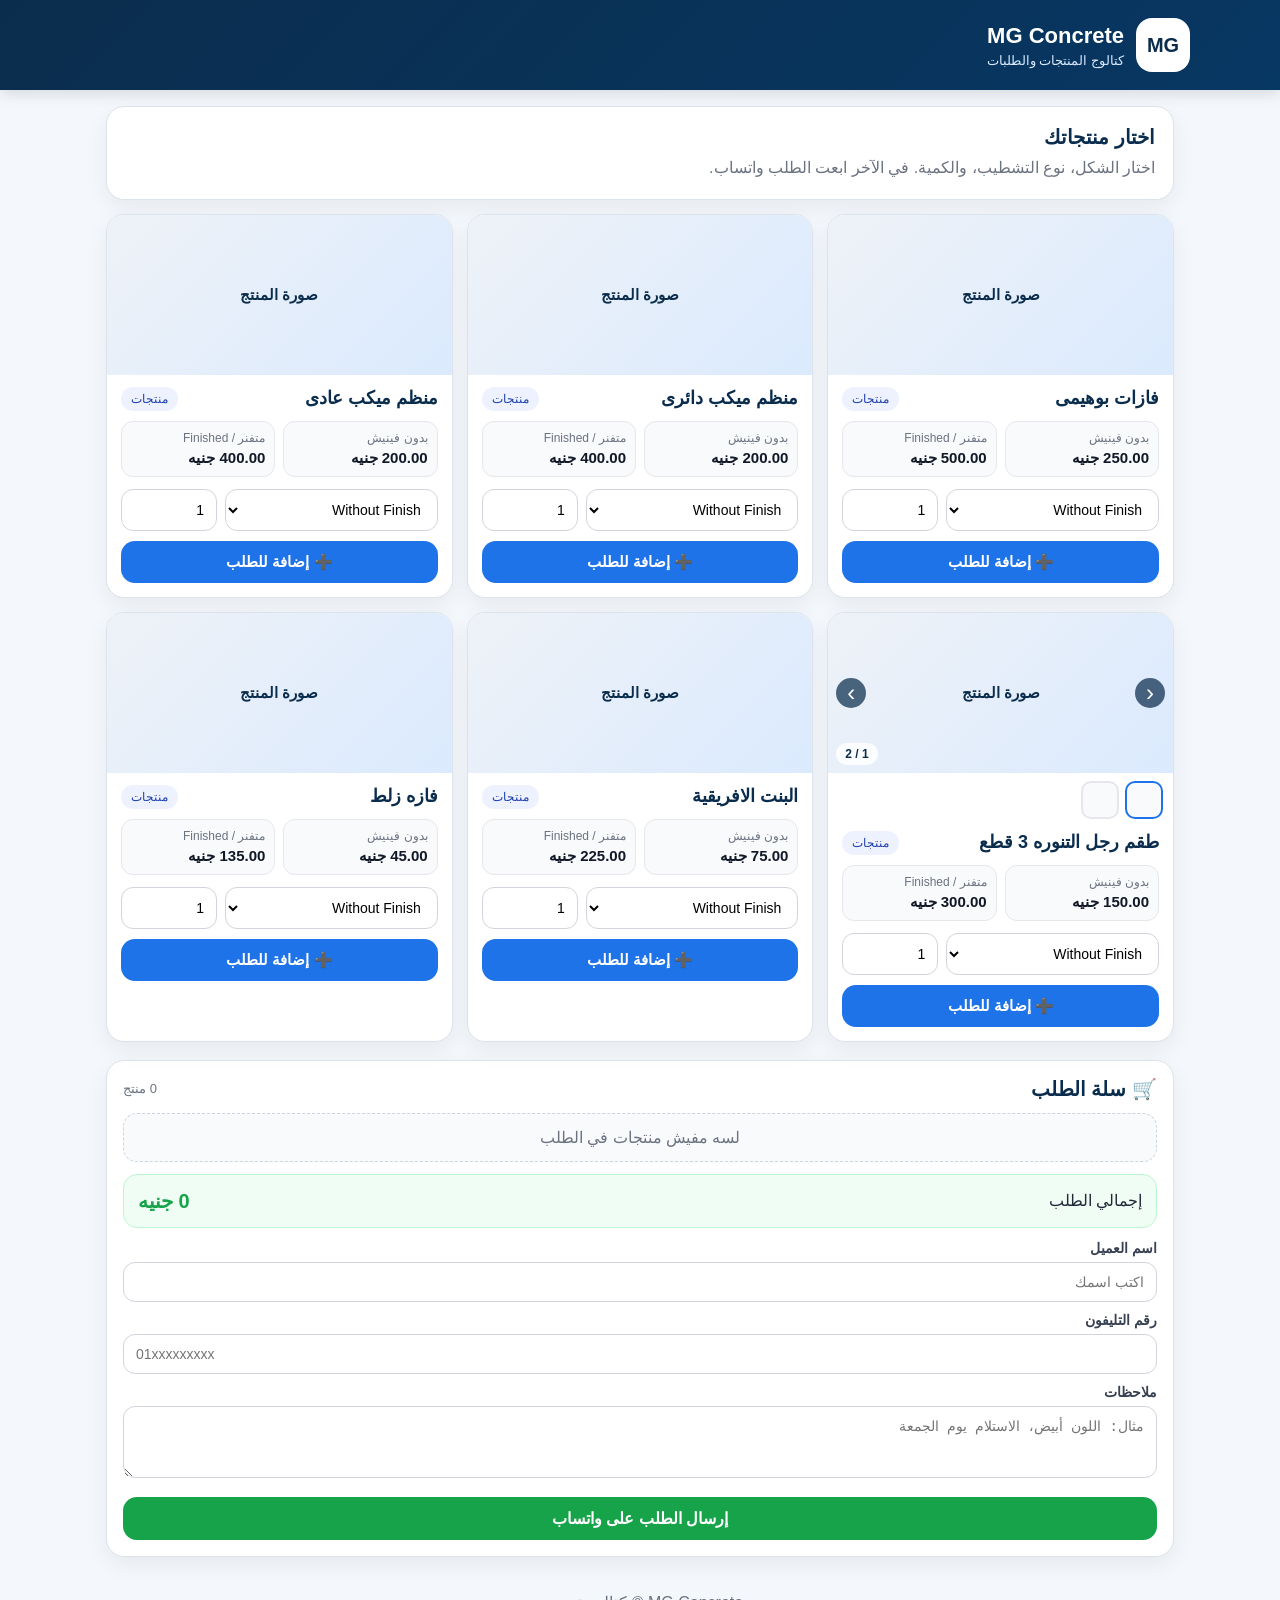
==== index.html @ fa0bb59d "Add files via upload" ====
<!DOCTYPE html>
<html lang="ar" dir="rtl">
<head>
  <meta charset="UTF-8" />
  <meta name="viewport" content="width=device-width, initial-scale=1.0" />
  <title>MG Concrete Catalog</title>
  <link rel="stylesheet" href="style.css" />
</head>
<body>
  <header class="site-header">
    <div class="brand">
      <div class="logo">MG</div>
      <div>
        <h1>MG Concrete</h1>
        <p>كتالوج المنتجات والطلبات</p>
      </div>
    </div>
  </header>

  <main class="container">
    <section class="intro-card">
      <h2>اختار منتجاتك</h2>
      <p>اختار الشكل، نوع التشطيب، والكمية. في الآخر ابعت الطلب واتساب.</p>
    </section>

    <section id="products" class="products-grid" aria-label="المنتجات"></section>

    <section class="cart-card" id="cart-section">
      <div class="section-title">
        <h2>🛒 سلة الطلب</h2>
        <span id="cart-count">0 منتج</span>
      </div>

      <div id="cart-items" class="cart-items empty-cart">لسه مفيش منتجات في الطلب</div>

      <div class="total-row">
        <span>إجمالي الطلب</span>
        <strong id="order-total">0 جنيه</strong>
      </div>

      <div class="customer-form">
        <label>
          اسم العميل
          <input id="customer-name" type="text" placeholder="اكتب اسمك" />
        </label>

        <label>
          رقم التليفون
          <input id="customer-phone" type="tel" placeholder="01xxxxxxxxx" />
        </label>

        <label>
          ملاحظات
          <textarea id="order-notes" rows="3" placeholder="مثال: اللون أبيض، الاستلام يوم الجمعة"></textarea>
        </label>
      </div>

      <button id="send-whatsapp" class="whatsapp-btn">إرسال الطلب على واتساب</button>
    </section>
  </main>

  <footer>
    <p>MG Concrete © كتالوج تجريبي</p>
  </footer>

  <script src="app.js"></script>
</body>
</html>
---- style.css ----
* {
  box-sizing: border-box;
}

body {
  margin: 0;
  font-family: Arial, Tahoma, sans-serif;
  background: #f4f7fb;
  color: #1f2937;
}

.site-header {
  background: linear-gradient(135deg, #0b2d4d, #073763);
  color: white;
  padding: 18px 16px;
  position: sticky;
  top: 0;
  z-index: 5;
  box-shadow: 0 4px 14px rgba(0, 0, 0, 0.12);
}

.brand {
  display: flex;
  gap: 12px;
  align-items: center;
  max-width: 1100px;
  margin: auto;
}

.logo {
  width: 54px;
  height: 54px;
  border-radius: 16px;
  background: #ffffff;
  color: #0b2d4d;
  display: grid;
  place-items: center;
  font-weight: 900;
  font-size: 20px;
}

h1, h2, p {
  margin: 0;
}

.brand h1 {
  font-size: 22px;
  margin-bottom: 4px;
}

.brand p {
  color: #dbeafe;
  font-size: 13px;
}

.container {
  max-width: 1100px;
  margin: auto;
  padding: 16px;
}

.intro-card, .cart-card, .product-card {
  background: #ffffff;
  border: 1px solid #dde3ea;
  border-radius: 18px;
  box-shadow: 0 8px 22px rgba(15, 23, 42, 0.06);
}

.intro-card {
  padding: 18px;
  margin-bottom: 14px;
}

.intro-card h2 {
  color: #0b2d4d;
  font-size: 20px;
  margin-bottom: 6px;
}

.intro-card p {
  color: #6b7280;
  line-height: 1.6;
}

.products-grid {
  display: grid;
  grid-template-columns: 1fr;
  gap: 14px;
}

.product-card {
  overflow: hidden;
  display: flex;
  flex-direction: column;
}

.product-image {
  width: 100%;
  height: 150px;
  background: #eef4fb;
  display: flex;
  align-items: center;
  justify-content: center;
  position: relative;
  overflow: hidden;
}

.product-image img,
.product-card > img,
.product-card img.product-photo {
  width: 100%;
  height: 100%;
  object-fit: contain;
  object-position: center center;
  display: block;
  padding: 6px;
}

.placeholder {
  width: 100%;
  height: 100%;
  display: grid;
  place-items: center;
  color: #0b2d4d;
  font-size: 15px;
  font-weight: 700;
  background: linear-gradient(135deg, #eef2f7, #dbeafe);
}

.gallery-nav {
  position: absolute;
  top: 50%;
  transform: translateY(-50%);
  width: 30px;
  height: 30px;
  border-radius: 999px;
  border: none;
  background: rgba(11, 45, 77, 0.72);
  color: #ffffff;
  font-size: 24px;
  line-height: 1;
  cursor: pointer;
  display: grid;
  place-items: center;
}

.gallery-nav:active {
  transform: translateY(-50%) scale(0.96);
}

.gallery-prev {
  right: 8px;
}

.gallery-next {
  left: 8px;
}

.image-counter {
  position: absolute;
  bottom: 8px;
  left: 8px;
  background: rgba(255, 255, 255, 0.88);
  color: #0b2d4d;
  border-radius: 999px;
  padding: 4px 9px;
  font-size: 12px;
  font-weight: 800;
}

.image-thumbs {
  display: flex;
  gap: 6px;
  overflow-x: auto;
  padding: 8px 10px 0;
  background: #ffffff;
}

.image-thumb {
  width: 38px;
  height: 38px;
  border: 2px solid #e5e7eb;
  border-radius: 10px;
  padding: 2px;
  background: #f8fafc;
  cursor: pointer;
  flex: 0 0 auto;
  overflow: hidden;
}

.image-thumb.active {
  border-color: #1e73e8;
}

.image-thumb img {
  width: 100%;
  height: 100%;
  object-fit: cover;
  display: block;
  padding: 0;
}

.product-body {
  padding: 12px 14px 14px;
}

.product-top {
  display: flex;
  justify-content: space-between;
  gap: 10px;
  align-items: flex-start;
  margin-bottom: 10px;
}

.product-title {
  font-size: 18px;
  font-weight: 800;
  color: #0b2d4d;
}

.category {
  background: #eef2ff;
  color: #1e40af;
  border-radius: 999px;
  padding: 5px 10px;
  font-size: 12px;
  white-space: nowrap;
}

.prices {
  display: grid;
  grid-template-columns: 1fr 1fr;
  gap: 8px;
  margin: 10px 0 12px;
}

.price-box {
  background: #f8fafc;
  border: 1px solid #e5e7eb;
  border-radius: 12px;
  padding: 9px;
}

.price-box span {
  display: block;
  color: #6b7280;
  font-size: 12px;
  margin-bottom: 4px;
}

.price-box strong {
  color: #111827;
  font-size: 15px;
}

.controls {
  display: grid;
  grid-template-columns: 1fr 96px;
  gap: 8px;
  margin-bottom: 10px;
}

select, input, textarea {
  width: 100%;
  border: 1px solid #d1d5db;
  border-radius: 12px;
  padding: 11px 12px;
  font-size: 14px;
  background: white;
  outline: none;
}

textarea {
  resize: vertical;
}

.add-btn, .whatsapp-btn {
  width: 100%;
  border: none;
  border-radius: 14px;
  padding: 12px;
  cursor: pointer;
  font-size: 15px;
  font-weight: 800;
}

.add-btn {
  background: #1e73e8;
  color: white;
}

.add-btn:active, .whatsapp-btn:active, .remove-btn:active {
  transform: scale(0.99);
}

.cart-card {
  padding: 16px;
  margin-top: 18px;
}

.section-title {
  display: flex;
  justify-content: space-between;
  align-items: center;
  margin-bottom: 12px;
}

.section-title h2 {
  color: #0b2d4d;
  font-size: 20px;
}

#cart-count {
  color: #6b7280;
  font-size: 13px;
}

.empty-cart {
  color: #6b7280;
  background: #f8fafc;
  border: 1px dashed #cbd5e1;
  border-radius: 14px;
  padding: 14px;
  text-align: center;
}

.cart-item {
  border: 1px solid #e5e7eb;
  border-radius: 14px;
  padding: 12px;
  margin-bottom: 10px;
  background: #ffffff;
}

.cart-item strong {
  color: #0b2d4d;
}

.cart-item small {
  display: block;
  color: #6b7280;
  margin-top: 4px;
  line-height: 1.5;
}

.remove-btn {
  margin-top: 8px;
  background: #fee2e2;
  color: #b91c1c;
  border: none;
  border-radius: 10px;
  padding: 8px 10px;
  cursor: pointer;
  font-weight: 700;
}

.total-row {
  display: flex;
  justify-content: space-between;
  align-items: center;
  background: #f0fdf4;
  border: 1px solid #bbf7d0;
  border-radius: 14px;
  padding: 14px;
  margin: 12px 0;
}

.total-row strong {
  color: #16a34a;
  font-size: 20px;
}

.customer-form {
  display: grid;
  gap: 10px;
  margin: 12px 0;
}

.customer-form label {
  color: #374151;
  font-weight: 700;
  font-size: 14px;
}

.customer-form input, .customer-form textarea {
  margin-top: 6px;
}

.whatsapp-btn {
  background: #16a34a;
  color: white;
  font-size: 16px;
  margin-top: 4px;
}

footer {
  text-align: center;
  color: #6b7280;
  padding: 20px;
}

@media (min-width: 680px) {
  .products-grid {
    grid-template-columns: repeat(2, 1fr);
  }
}

@media (min-width: 980px) {
  .products-grid {
    grid-template-columns: repeat(3, 1fr);
  }

  .product-image {
    height: 160px;
  }
}
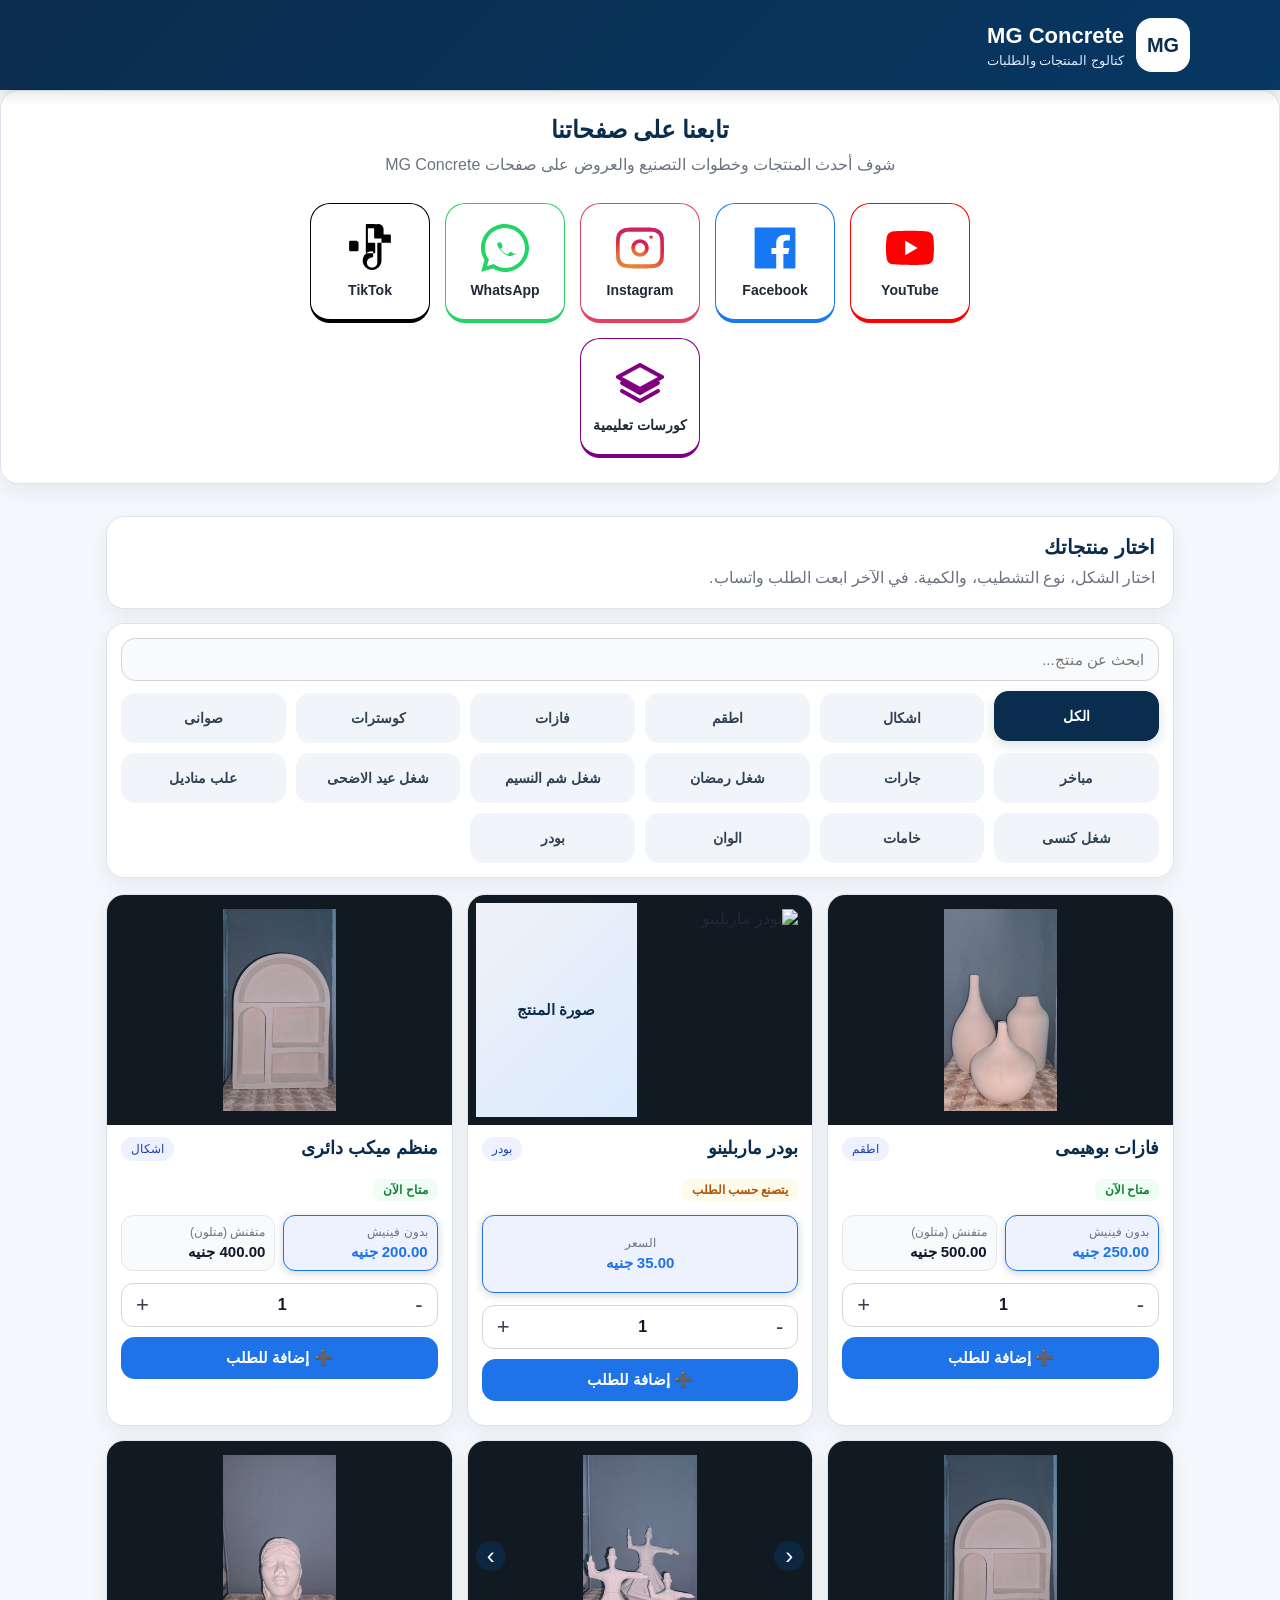
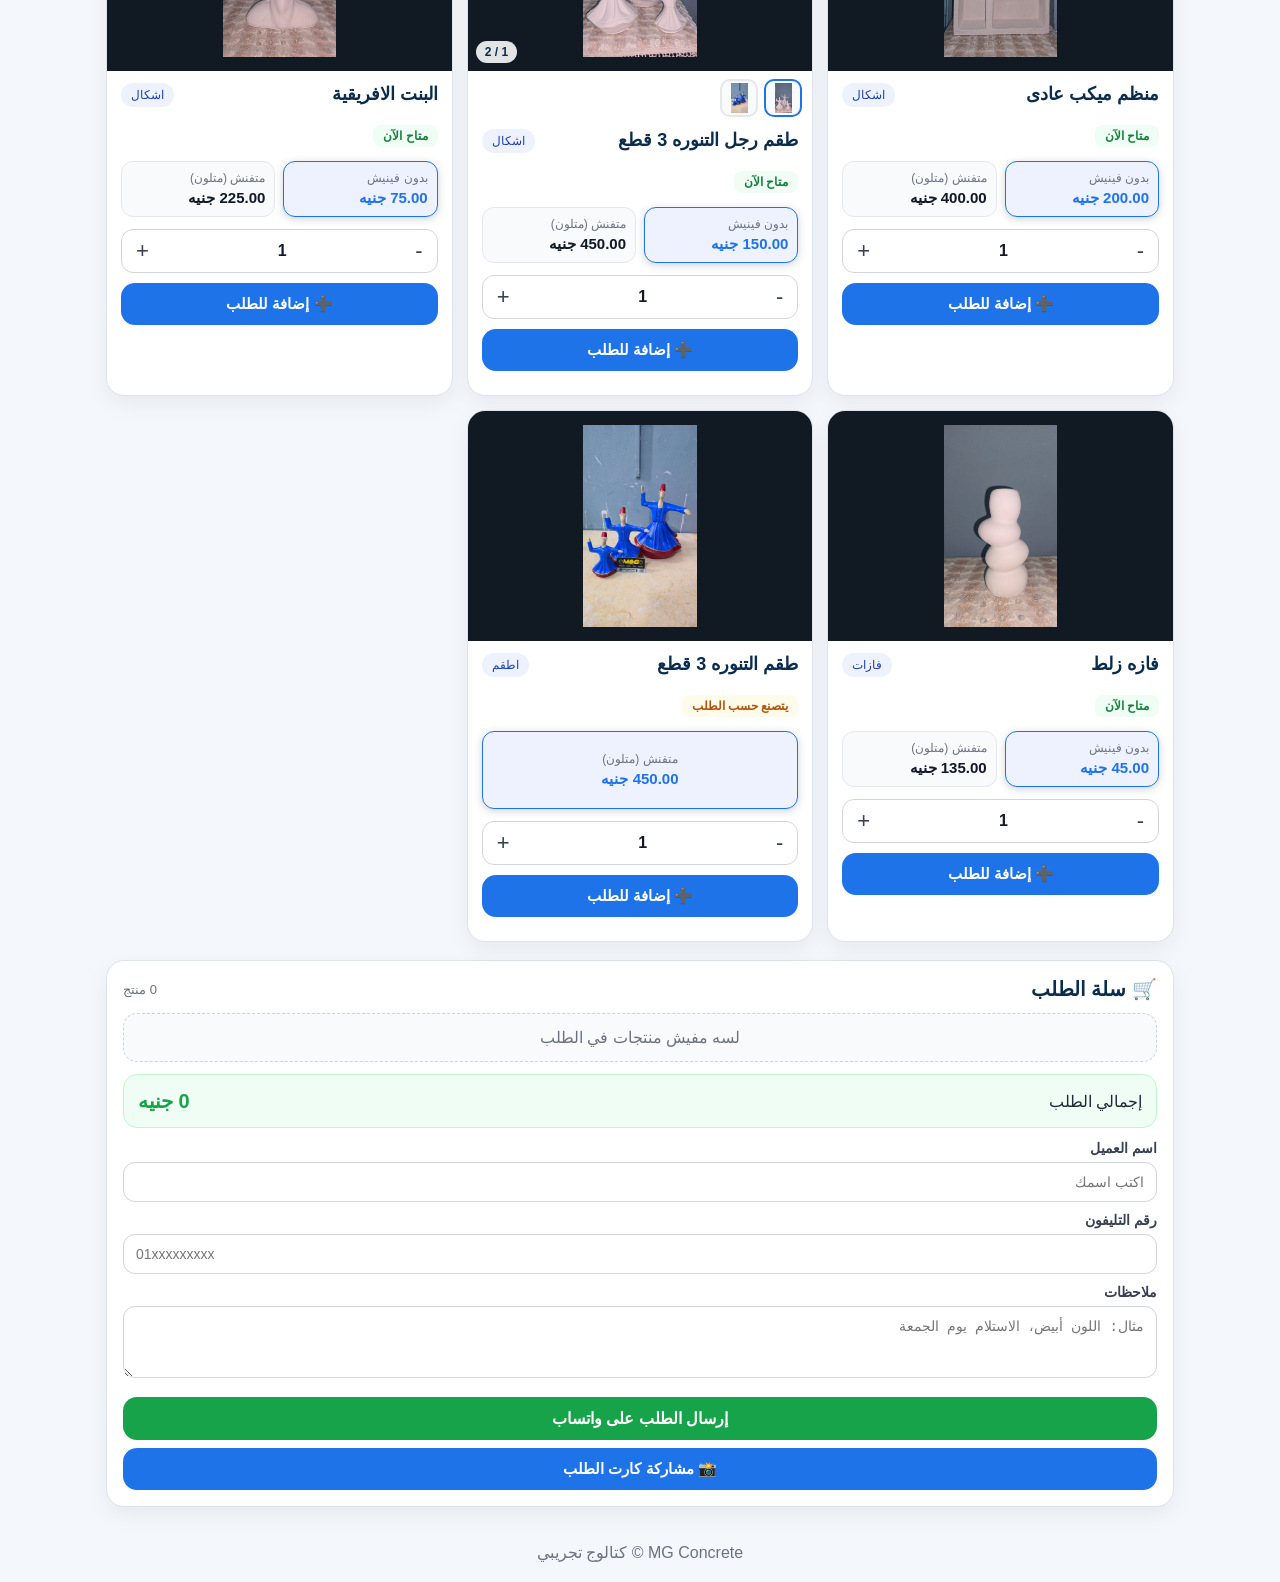
==== commit e8b52175: "Update catalog file: index.html" ====
--- a/index.html
+++ b/index.html
@@ -18,6 +18,90 @@
   </header>
 
   <main class="container">
+
+    <section class="social-section" aria-label="تابعنا على السوشيال ميديا">
+      <h2 class="social-title">تابعنا على صفحاتنا</h2>
+      <p class="social-subtitle">شوف أحدث المنتجات وخطوات التصنيع والعروض على صفحات MG Concrete</p>
+
+      <div class="social-grid">
+        <a class="social-card youtube-card" href="https://www.youtube.com/@MG_Concrete" target="_blank" rel="noopener" aria-label="YouTube">
+          <span class="social-icon" aria-hidden="true">
+            <svg viewBox="0 0 64 64" role="img">
+              <rect x="8" y="16" width="48" height="32" rx="9" fill="#FF0000"/>
+              <path d="M28 24 L42 32 L28 40 Z" fill="#ffffff"/>
+            </svg>
+          </span>
+          <span class="social-name">YouTube</span>
+        </a>
+
+        <a class="social-card facebook-card" href="https://www.facebook.com/groups/630006006204038/?ref=share&mibextid=NSMWBT" target="_blank" rel="noopener" aria-label="Facebook">
+          <span class="social-icon" aria-hidden="true">
+            <svg viewBox="0 0 64 64" role="img">
+              <circle cx="32" cy="32" r="26" fill="#1877F2"/>
+              <path d="M36.6 33.9H43l1-7.2h-7.4v-4.6c0-2.1.6-3.5 3.7-3.5h4V12.2c-2-.3-4-.5-6-.5-6 0-10.2 3.7-10.2 10.4v4.6h-6.8v7.2h6.8v18.4h8.5V33.9z" fill="#ffffff"/>
+            </svg>
+          </span>
+          <span class="social-name">Facebook</span>
+        </a>
+
+        <a class="social-card instagram-card" href="https://www.instagram.com/mg___candles/" target="_blank" rel="noopener" aria-label="Instagram">
+          <span class="social-icon" aria-hidden="true">
+            <svg viewBox="0 0 64 64" role="img">
+              <defs>
+                <linearGradient id="igGradient" x1="10" y1="54" x2="54" y2="10" gradientUnits="userSpaceOnUse">
+                  <stop offset="0" stop-color="#FEDA75"/>
+                  <stop offset="0.25" stop-color="#FA7E1E"/>
+                  <stop offset="0.55" stop-color="#D62976"/>
+                  <stop offset="0.8" stop-color="#962FBF"/>
+                  <stop offset="1" stop-color="#4F5BD5"/>
+                </linearGradient>
+              </defs>
+              <rect x="10" y="10" width="44" height="44" rx="14" fill="url(#igGradient)"/>
+              <circle cx="32" cy="32" r="10" fill="none" stroke="#ffffff" stroke-width="4"/>
+              <circle cx="44" cy="20" r="3.2" fill="#ffffff"/>
+            </svg>
+          </span>
+          <span class="social-name">Instagram</span>
+        </a>
+
+        <a class="social-card whatsapp-card" href="https://wa.me/201277503326" target="_blank" rel="noopener" aria-label="WhatsApp">
+          <span class="social-icon" aria-hidden="true">
+            <svg viewBox="0 0 64 64" role="img">
+              <circle cx="32" cy="32" r="26" fill="#25D366"/>
+              <path d="M20.5 45.5l2.4-8.7a16.2 16.2 0 1 1 6.2 5.9l-8.6 2.8z" fill="none" stroke="#ffffff" stroke-width="4" stroke-linejoin="round"/>
+              <path d="M27.2 23.5c-.5-1.2-1-1.2-1.5-1.2h-1.3c-.5 0-1.2.2-1.8.9-.6.7-2.3 2.2-2.3 5.3 0 3.1 2.3 6.2 2.6 6.6.3.4 4.5 7.1 11.2 9.6 5.5 2.1 6.7 1.7 7.9 1.6 1.2-.1 4-1.6 4.5-3.2.6-1.6.6-3 .4-3.3-.2-.3-.6-.5-1.3-.9l-4.6-2.3c-.7-.3-1.2-.5-1.7.3-.5.7-1.9 2.3-2.3 2.8-.4.5-.9.5-1.6.2-.7-.3-3-1.1-5.8-3.6-2.1-1.9-3.6-4.3-4-5-.4-.7 0-1.1.3-1.4.3-.3.7-.9 1-1.3.3-.4.4-.7.7-1.2.2-.5.1-.9-.1-1.3l-2-4.6z" fill="#ffffff"/>
+            </svg>
+          </span>
+          <span class="social-name">WhatsApp</span>
+        </a>
+
+        <a class="social-card tiktok-card" href="https://www.tiktok.com/@mg.candles1" target="_blank" rel="noopener" aria-label="TikTok">
+          <span class="social-icon" aria-hidden="true">
+            <svg viewBox="0 0 64 64" role="img">
+              <circle cx="32" cy="32" r="26" fill="#111111"/>
+              <path d="M40 18c2 4.2 4.8 6.6 9 7v7c-3.4-.1-6.4-1.1-9-3v10.5c0 7.1-5 11.9-12 11.9-6.3 0-11-4.3-11-10.4 0-6.5 5.1-10.9 12.5-10.5v7.2c-3-.5-5.2.8-5.2 3.1 0 2 1.6 3.3 3.8 3.3 2.8 0 4.6-1.7 4.6-5V18h7.3z" fill="#ffffff"/>
+              <path d="M38.1 18c1.9 3.9 4.4 6 8.1 6.8" fill="none" stroke="#25F4EE" stroke-width="3"/>
+              <path d="M29 30.5c-6.8-.3-11.2 3.8-11.2 10.1" fill="none" stroke="#FE2C55" stroke-width="3"/>
+            </svg>
+          </span>
+          <span class="social-name">TikTok</span>
+        </a>
+
+        <a class="social-card courses-card" href="https://mg-concrete.nzmly.com" target="_blank" rel="noopener" aria-label="كورسات تعليمية">
+          <span class="social-icon" aria-hidden="true">
+            <svg viewBox="0 0 64 64" role="img">
+              <rect x="10" y="14" width="44" height="36" rx="8" fill="#7C3AED"/>
+              <path d="M18 24h28M18 32h20M18 40h15" stroke="#ffffff" stroke-width="4" stroke-linecap="round"/>
+              <path d="M32 8l24 12-24 12L8 20 32 8z" fill="#FBBF24"/>
+              <path d="M48 25v10" stroke="#FBBF24" stroke-width="4" stroke-linecap="round"/>
+              <circle cx="48" cy="38" r="3" fill="#FBBF24"/>
+            </svg>
+          </span>
+          <span class="social-name">كورسات تعليمية</span>
+        </a>
+      </div>
+    </section>
+
     <section class="intro-card">
       <h2>اختار منتجاتك</h2>
       <p>اختار الشكل، نوع التشطيب، والكمية. في الآخر ابعت الطلب واتساب.</p>
--- a/style.css
+++ b/style.css
@@ -114,6 +114,7 @@
   object-position: center center;
   display: block;
   padding: 6px;
+  cursor: zoom-in;
 }
 
 .placeholder {
@@ -125,6 +126,7 @@
   font-size: 15px;
   font-weight: 700;
   background: linear-gradient(135deg, #eef2f7, #dbeafe);
+  cursor: zoom-in;
 }
 
 .gallery-nav {
@@ -227,6 +229,27 @@
   white-space: nowrap;
 }
 
+.availability-badge {
+  margin-top: 8px;
+  margin-bottom: 4px;
+  padding: 4px 10px;
+  border-radius: 8px;
+  font-size: 12px;
+  font-weight: 700;
+  display: inline-block;
+  width: fit-content;
+}
+
+.availability-badge.available {
+  background-color: #f0fdf4;
+  color: #15803d;
+}
+
+.availability-badge.made_to_order {
+  background-color: #fffbeb;
+  color: #b45309;
+}
+
 .prices {
   display: grid;
   grid-template-columns: 1fr 1fr;
@@ -234,6 +257,10 @@
   margin: 10px 0 12px;
 }
 
+.prices.single-price {
+  grid-template-columns: 1fr;
+}
+
 .price-box {
   background: #f8fafc;
   border: 1px solid #e5e7eb;
@@ -254,9 +281,9 @@
 }
 
 .controls {
-  display: grid;
-  grid-template-columns: 1fr 96px;
-  gap: 8px;
+  display: flex;
+  flex-direction: column;
+  gap: 10px;
   margin-bottom: 10px;
 }
 
@@ -325,6 +352,9 @@
 }
 
 .cart-item {
+  display: flex;
+  flex-direction: column;
+  gap: 12px;
   border: 1px solid #e5e7eb;
   border-radius: 14px;
   padding: 12px;
@@ -332,10 +362,6 @@
   background: #ffffff;
 }
 
-.cart-item strong {
-  color: #0b2d4d;
-}
-
 .cart-item small {
   display: block;
   color: #6b7280;
@@ -344,7 +370,7 @@
 }
 
 .remove-btn {
-  margin-top: 8px;
+  margin-top: 0;
   background: #fee2e2;
   color: #b91c1c;
   border: none;
@@ -352,6 +378,7 @@
   padding: 8px 10px;
   cursor: pointer;
   font-weight: 700;
+  align-self: flex-start;
 }
 
 .total-row {
@@ -414,3 +441,836 @@
     height: 160px;
   }
 }
+/* ==================================================
+   MOBILE CATALOG DESIGN FIX - MG Concrete
+   تحسين شكل الكتالوج على الموبايل
+================================================== */
+@media (max-width: 600px) {
+
+  body {
+    font-size: 14px !important;
+  }
+
+  .header,
+  header {
+    padding: 18px 14px !important;
+  }
+
+  .brand,
+  .header-content {
+    gap: 12px !important;
+  }
+
+  .brand h1,
+  header h1 {
+    font-size: 26px !important;
+    line-height: 1.2 !important;
+  }
+
+  .brand p,
+  header p {
+    font-size: 14px !important;
+  }
+
+  .logo,
+  .brand-logo {
+    width: 58px !important;
+    height: 58px !important;
+    font-size: 24px !important;
+    border-radius: 16px !important;
+  }
+
+  main,
+  .container {
+    width: 100% !important;
+    padding: 14px 10px !important;
+    max-width: 100% !important;
+  }
+
+  .intro,
+  .hero,
+  .choose-card {
+    padding: 18px 16px !important;
+    margin: 14px auto 16px auto !important;
+    border-radius: 20px !important;
+    text-align: right !important;
+  }
+
+  .intro h2,
+  .hero h2,
+  .choose-card h2 {
+    font-size: 22px !important;
+    margin-bottom: 10px !important;
+  }
+
+  .intro p,
+  .hero p,
+  .choose-card p {
+    font-size: 15px !important;
+    line-height: 1.8 !important;
+  }
+
+  #products,
+  .products-grid {
+    display: grid !important;
+    grid-template-columns: 1fr !important;
+    gap: 16px !important;
+  }
+
+  .product-card {
+    width: 100% !important;
+    max-width: 390px !important;
+    margin: 0 auto 18px auto !important;
+    border-radius: 22px !important;
+    overflow: hidden !important;
+  }
+
+  .product-image {
+    height: 265px !important;
+    padding: 0 !important;
+    background: #111923 !important;
+    display: flex !important;
+    align-items: center !important;
+    justify-content: center !important;
+    overflow: hidden !important;
+  }
+
+  .product-image img {
+    width: 100% !important;
+    height: 100% !important;
+    object-fit: cover !important;
+    object-position: center !important;
+    display: block !important;
+  }
+
+  .placeholder {
+    height: 265px !important;
+    font-size: 14px !important;
+  }
+
+  .image-thumbs {
+    padding: 8px 10px !important;
+    gap: 7px !important;
+  }
+
+  .image-thumb {
+    width: 48px !important;
+    height: 48px !important;
+    border-radius: 10px !important;
+  }
+
+  .product-body {
+    padding: 14px !important;
+  }
+
+  .product-top {
+    margin-bottom: 10px !important;
+  }
+
+  .product-title {
+    font-size: 21px !important;
+    line-height: 1.4 !important;
+  }
+
+  .prices {
+    margin: 12px 0 !important;
+  }
+
+  .category {
+    font-size: 11px !important;
+    padding: 5px 10px !important;
+    border-radius: 999px !important;
+  }
+
+  .prices {
+    gap: 10px !important;
+    margin: 10px 0 12px 0 !important;
+  }
+
+  .price-box {
+    padding: 10px 8px !important;
+    border-radius: 14px !important;
+    min-height: 72px !important;
+  }
+
+  .price-box span {
+    font-size: 12px !important;
+  }
+
+  .price-box strong {
+    font-size: 16px !important;
+  }
+
+  .controls {
+    margin-top: 12px !important;
+  }
+
+  .qty-stepper {
+    font-size: 15px !important;
+    border-radius: 14px !important;
+  }
+
+  .add-btn {
+    height: 52px !important;
+    font-size: 16px !important;
+    border-radius: 15px !important;
+  }
+
+  .cart-section,
+  #cart-section {
+    margin: 20px 10px !important;
+    padding: 16px !important;
+    border-radius: 20px !important;
+  }
+
+  .customer-form input,
+  .customer-form textarea {
+    font-size: 15px !important;
+    border-radius: 14px !important;
+  }
+
+  .send-whatsapp,
+  #send-whatsapp {
+    height: 52px !important;
+    font-size: 16px !important;
+    border-radius: 15px !important;
+  }
+}
+
+/* --- Image Modal --- */
+.image-modal {
+  display: none;
+  position: fixed;
+  z-index: 1000;
+  left: 0;
+  top: 0;
+  width: 100%;
+  height: 100%;
+  overflow: auto;
+  background-color: rgba(0, 0, 0, 0.85);
+  align-items: center;
+  justify-content: center;
+}
+
+.image-modal-content {
+  position: relative;
+  margin: auto;
+  padding: 0;
+  width: 90vw;
+  max-width: 1200px;
+  height: 90vh;
+  display: flex;
+  align-items: center;
+  justify-content: center;
+}
+
+.image-modal-img {
+  max-width: 100%;
+  max-height: 100%;
+  object-fit: contain;
+}
+
+.image-modal-close {
+  position: absolute;
+  top: 15px;
+  right: 35px;
+  color: #f1f1f1;
+  font-size: 40px;
+  font-weight: bold;
+  transition: 0.3s;
+  cursor: pointer;
+}
+
+.image-modal-close:hover,
+.image-modal-close:focus {
+  color: #bbb;
+  text-decoration: none;
+}
+
+.image-modal-nav {
+  cursor: pointer;
+  position: absolute;
+  top: 50%;
+  width: auto;
+  padding: 16px;
+  margin-top: -50px;
+  color: white;
+  font-weight: bold;
+  font-size: 30px;
+  transition: 0.3s;
+  user-select: none;
+  background-color: rgba(0, 0, 0, 0.3);
+  border: none;
+}
+
+.image-modal-nav.next {
+  left: 10px;
+  border-radius: 3px 0 0 3px;
+}
+
+.image-modal-nav.prev {
+  right: 10px;
+  border-radius: 0 3px 3px 0;
+}
+
+.image-modal-nav:hover {
+  background-color: rgba(0, 0, 0, 0.6);
+}
+
+.image-modal-counter {
+  position: absolute;
+  bottom: 15px;
+  left: 50%;
+  transform: translateX(-50%);
+  color: #f1f1f1;
+  font-size: 14px;
+  padding: 8px 12px;
+  background-color: rgba(0, 0, 0, 0.5);
+  border-radius: 8px;
+}
+/* ==================================================
+   SHOW FULL PRODUCT IMAGE IN CATALOG CARDS
+   الصورة تظهر كاملة بدون قص
+================================================== */
+
+.product-image {
+  background: #111923 !important;
+  display: flex !important;
+  align-items: center !important;
+  justify-content: center !important;
+  overflow: hidden !important;
+}
+
+.product-image img {
+  width: 100% !important;
+  height: 100% !important;
+  object-fit: contain !important;
+  object-position: center !important;
+  display: block !important;
+  cursor: zoom-in !important;
+}
+
+/* الكمبيوتر */
+@media (min-width: 601px) {
+  .product-image {
+    height: 230px !important;
+    padding: 8px !important;
+  }
+}
+
+/* الموبايل */
+@media (max-width: 600px) {
+  .product-image {
+    height: 280px !important;
+    padding: 8px !important;
+  }
+
+  .product-image img {
+    object-fit: contain !important;
+  }
+
+  .image-modal-img {
+    object-fit: contain !important;
+    max-width: 96vw !important;
+    max-height: 86vh !important;
+  }
+}
+/* ==================================================
+   FINAL MOBILE IMAGE FIX - show full image in card
+================================================== */
+
+.product-card .product-image,
+.product-image {
+  background: #111923 !important;
+  display: flex !important;
+  align-items: center !important;
+  justify-content: center !important;
+  overflow: hidden !important;
+}
+
+.product-card .product-image img,
+.product-image img,
+.product-card img {
+  width: 100% !important;
+  height: 100% !important;
+  object-fit: contain !important;
+  object-position: center center !important;
+  display: block !important;
+  cursor: zoom-in !important;
+}
+
+/* موبايل */
+@media (max-width: 600px) {
+  .product-card {
+    max-width: 95vw !important;
+    margin: 0 auto 18px auto !important;
+  }
+
+  .product-card .product-image,
+  .product-image {
+    height: 390px !important;
+    min-height: 390px !important;
+    padding: 8px !important;
+  }
+
+  .product-card .product-image img,
+  .product-image img,
+  .product-card img {
+    object-fit: contain !important;
+    object-position: center center !important;
+  }
+
+  .image-modal,
+  .image-modal-content {
+    align-items: center !important;
+    justify-content: center !important;
+  }
+
+  .image-modal-img {
+    width: auto !important;
+    height: auto !important;
+    max-width: 96vw !important;
+    max-height: 82vh !important;
+    object-fit: contain !important;
+    object-position: center center !important;
+  }
+}
+
+/* شاشات صغيرة جدًا */
+@media (max-width: 390px) {
+  .product-card .product-image,
+  .product-image {
+    height: 360px !important;
+    min-height: 360px !important;
+  }
+}
+
+/* --- Order Card Share Button --- */
+.order-card-btn {
+  width: 100%;
+  border: none;
+  border-radius: 14px;
+  padding: 12px;
+  cursor: pointer;
+  font-size: 15px;
+  font-weight: 800;
+  background: #1e73e8; /* Blue like add-btn */
+  color: white;
+  margin-top: 8px; /* Space between buttons */
+}
+
+.order-card-btn:active {
+  transform: scale(0.99);
+}
+
+@media (max-width: 600px) {
+  .order-card-btn {
+    height: 52px !important;
+    font-size: 16px !important;
+    border-radius: 15px !important;
+  }
+  .whatsapp-btn {
+    margin-top: 0 !important;
+  }
+}
+
+/* --- Toast Message --- */
+.toast-message {
+  position: fixed;
+  bottom: 20px;
+  left: 50%;
+  transform: translate(-50%, 50px);
+  background-color: #0b2d4d;
+  color: white;
+  padding: 14px 22px;
+  border-radius: 50px;
+  box-shadow: 0 4px 12px rgba(0, 0, 0, 0.15);
+  z-index: 2000;
+  font-size: 15px;
+  font-weight: 600;
+  opacity: 0;
+  transition: opacity 0.4s ease, transform 0.4s ease;
+}
+
+/* --- Floating Cart Button --- */
+.floating-cart-btn {
+  position: fixed;
+  bottom: 20px;
+  left: 50%;
+  transform: translateX(-50%);
+  background-color: #16a34a; /* WhatsApp Green */
+  color: white;
+  border: none;
+  border-radius: 50px;
+  padding: 12px 24px;
+  font-size: 16px;
+  font-weight: 800;
+  cursor: pointer;
+  box-shadow: 0 4px 14px rgba(0, 0, 0, 0.2);
+  z-index: 1500;
+  display: none; /* Initially hidden */
+  align-items: center;
+  gap: 8px;
+  transition: background-color 0.3s;
+}
+
+.floating-cart-btn:hover {
+  background-color: #128c3a;
+}
+
+@media (max-width: 600px) {
+  .floating-cart-btn {
+    padding: 14px 28px;
+    font-size: 17px;
+    min-width: 200px;
+    justify-content: center;
+  }
+  .toast-message {
+    bottom: 95px; /* Position above floating cart button */
+  }
+}
+
+/* --- Clickable Price Boxes --- */
+.price-box {
+  cursor: pointer;
+  transition: all 0.2s ease-in-out;
+}
+
+.price-box.active {
+  border-color: #1e73e8;
+  background-color: #eef2ff;
+  box-shadow: 0 2px 8px rgba(11, 45, 77, 0.2);
+}
+
+.price-box.active strong {
+  color: #1e73e8;
+}
+
+/* --- Quantity Stepper --- */
+.qty-stepper {
+  display: flex;
+  align-items: center;
+  justify-content: space-between;
+  border: 1px solid #d1d5db;
+  border-radius: 12px;
+  overflow: hidden;
+  height: 44px;
+}
+
+.qty-btn {
+  background-color: transparent;
+  border: none;
+  font-size: 22px;
+  font-weight: 400;
+  color: #374151;
+  cursor: pointer;
+  padding: 0 14px;
+  height: 100%;
+  line-height: 1;
+}
+
+.qty-btn:active {
+  background-color: #e5e7eb;
+}
+
+.qty-value {
+  font-size: 16px;
+  font-weight: 700;
+  color: #111827;
+  min-width: 20px;
+  text-align: center;
+}
+
+/* --- Cart Item Redesign --- */
+.cart-item-header {
+  display: flex;
+  justify-content: space-between;
+  align-items: flex-start;
+  gap: 10px;
+}
+
+.cart-item-details {
+  display: flex;
+  flex-direction: column;
+}
+
+.cart-item-details strong {
+  color: #0b2d4d;
+  font-size: 15px;
+}
+
+.cart-item-footer {
+  display: flex;
+  justify-content: space-between;
+  align-items: center;
+}
+
+.cart-qty-controls {
+  display: flex;
+  align-items: center;
+  gap: 10px;
+  background-color: #f8fafc;
+  border: 1px solid #e5e7eb;
+  border-radius: 50px;
+  padding: 4px;
+}
+
+.cart-qty-controls .qty-btn {
+  width: 32px;
+  height: 32px;
+  border-radius: 50%;
+  padding: 0;
+  display: grid;
+  place-items: center;
+  font-size: 20px;
+}
+
+.cart-qty-controls .qty-value {
+  font-size: 15px;
+}
+
+.cart-item-total {
+  font-weight: bold;
+  font-size: 15px;
+  color: #0b2d4d;
+}
+
+@media (max-width: 600px) {
+  .qty-stepper {
+    height: 48px;
+  }
+}
+
+/* --- Catalog Tools (Search & Filter) --- */
+.catalog-tools {
+  background: #ffffff;
+  border: 1px solid #dde3ea;
+  border-radius: 18px;
+  padding: 14px;
+  margin-bottom: 16px;
+  box-shadow: 0 8px 22px rgba(15, 23, 42, 0.06);
+}
+
+.catalog-search {
+  width: 100%;
+  padding: 12px 14px;
+  border: 1px solid #d1d5db;
+  border-radius: 14px;
+  font-size: 15px;
+  margin-bottom: 12px;
+  background-color: #f8fafc;
+}
+
+.catalog-search:focus {
+  outline: none;
+  border-color: #1e73e8;
+  box-shadow: 0 0 0 3px rgba(30, 115, 232, 0.15);
+}
+
+.category-filters {
+  display: grid;
+  gap: 10px;
+  /* Desktop: 6 columns by default */
+  grid-template-columns: repeat(6, 1fr);
+}
+
+.category-chip {
+  background-color: #f1f5f9;
+  color: #334155;
+  border: 1px solid transparent;
+  border-radius: 14px;
+  padding: 12px 8px;
+  font-size: 14px;
+  font-weight: 700;
+  cursor: pointer;
+  transition: all 0.2s ease;
+  text-align: center;
+  display: flex;
+  align-items: center;
+  justify-content: center;
+  min-height: 50px;
+}
+
+.category-chip:hover {
+  background-color: #e2e8f0;
+}
+
+.category-chip.active {
+  background-color: #0b2d4d;
+  color: white;
+  border-color: #0b2d4d;
+  box-shadow: 0 4px 12px rgba(11, 45, 77, 0.15);
+  transform: translateY(-2px);
+}
+
+@media (max-width: 980px) {
+  .category-filters {
+    /* Tablet: 4 columns */
+    grid-template-columns: repeat(4, 1fr);
+  }
+}
+
+@media (max-width: 600px) {
+  .category-chip {
+    padding: 10px 18px;
+    font-size: 15px;
+  }
+  .category-filters {
+    /* Mobile: 3 columns */
+    grid-template-columns: repeat(3, 1fr);
+  }
+}
+
+@media (max-width: 420px) {
+  .category-filters {
+    /* Small Mobile: 2 columns */
+    grid-template-columns: repeat(2, 1fr);
+  }
+}
+/* ==================================================
+   Final catalog price mode layout
+   Supports: single / without only / finished only / dual
+================================================== */
+.prices.single-price {
+  grid-template-columns: 1fr !important;
+}
+
+.prices.single-price .price-box {
+  min-height: 78px !important;
+  display: flex !important;
+  flex-direction: column !important;
+  align-items: center !important;
+  justify-content: center !important;
+}
+
+.prices.dual-price {
+  grid-template-columns: 1fr 1fr !important;
+}
+
+.price-box {
+  cursor: pointer !important;
+}
+
+.price-box.active {
+  border-color: #1e73e8 !important;
+  background-color: #eef2ff !important;
+}
+
+@media (max-width: 600px) {
+  .prices.single-price {
+    grid-template-columns: 1fr !important;
+  }
+
+  .prices.dual-price {
+    grid-template-columns: 1fr 1fr !important;
+  }
+
+  .prices.single-price .price-box {
+    min-height: 82px !important;
+  }
+}
+
+/* ==================================================
+   Social Media Section
+================================================== */
+.social-section {
+  background-color: #ffffff;
+  border: 1px solid #dde3ea;
+  border-radius: 18px;
+  box-shadow: 0 8px 22px rgba(15, 23, 42, 0.06);
+  padding: 25px 20px;
+  margin-bottom: 16px;
+  text-align: center;
+}
+
+.social-title {
+  font-size: 24px;
+  font-weight: 800;
+  color: #0b2d4d;
+  margin: 0 0 8px 0;
+}
+
+.social-subtitle {
+  font-size: 16px;
+  color: #6b7280;
+  line-height: 1.6;
+  max-width: 600px;
+  margin: 0 auto 25px auto;
+}
+
+.social-grid {
+  display: flex;
+  flex-wrap: wrap;
+  justify-content: center;
+  gap: 15px;
+  max-width: 700px;
+  margin: 0 auto;
+}
+
+.social-card {
+  display: flex;
+  flex-direction: column;
+  align-items: center;
+  justify-content: center;
+  gap: 10px;
+  width: 120px;
+  height: 120px;
+  background-color: #ffffff;
+  border: 1px solid #e5e7eb;
+  border-radius: 20px;
+  text-decoration: none;
+  color: #1f2937;
+  transition: transform 0.2s ease, box-shadow 0.2s ease;
+  border-bottom: 4px solid transparent;
+}
+
+.social-card:hover {
+  transform: translateY(-4px);
+  box-shadow: 0 10px 20px rgba(15, 23, 42, 0.08);
+}
+
+.social-card, .social-card:visited {
+  text-decoration: none;
+  color: #1f2937;
+}
+
+.social-icon {
+  width: 48px;
+  height: 48px;
+  display: grid;
+  place-items: center;
+}
+
+.social-icon svg {
+  width: 100%;
+  height: 100%;
+  object-fit: contain;
+}
+
+.social-name {
+  font-size: 14px;
+  font-weight: 700;
+}
+
+/* Platform Colors */
+.youtube-card { border-color: #FF0000; }
+.facebook-card { border-color: #1877F2; }
+.instagram-card { border-color: #E4405F; }
+.tiktok-card { border-color: #000000; }
+.whatsapp-card { border-color: #25D366; }
+.courses-card { border-color: #800080; } /* Purple accent for courses */
+
+/* Mobile Layout */
+@media (max-width: 600px) {
+  .social-card {
+    flex-basis: calc(33.333% - 10px); /* Allows 3 cards per row */
+    flex-grow: 0;
+    width: 105px; /* Fixed width to help centering */
+    height: 105px;
+  }
+  .social-icon {
+    width: 42px;
+    height: 42px;
+  }
+  .social-name { font-size: 13px; }
+}
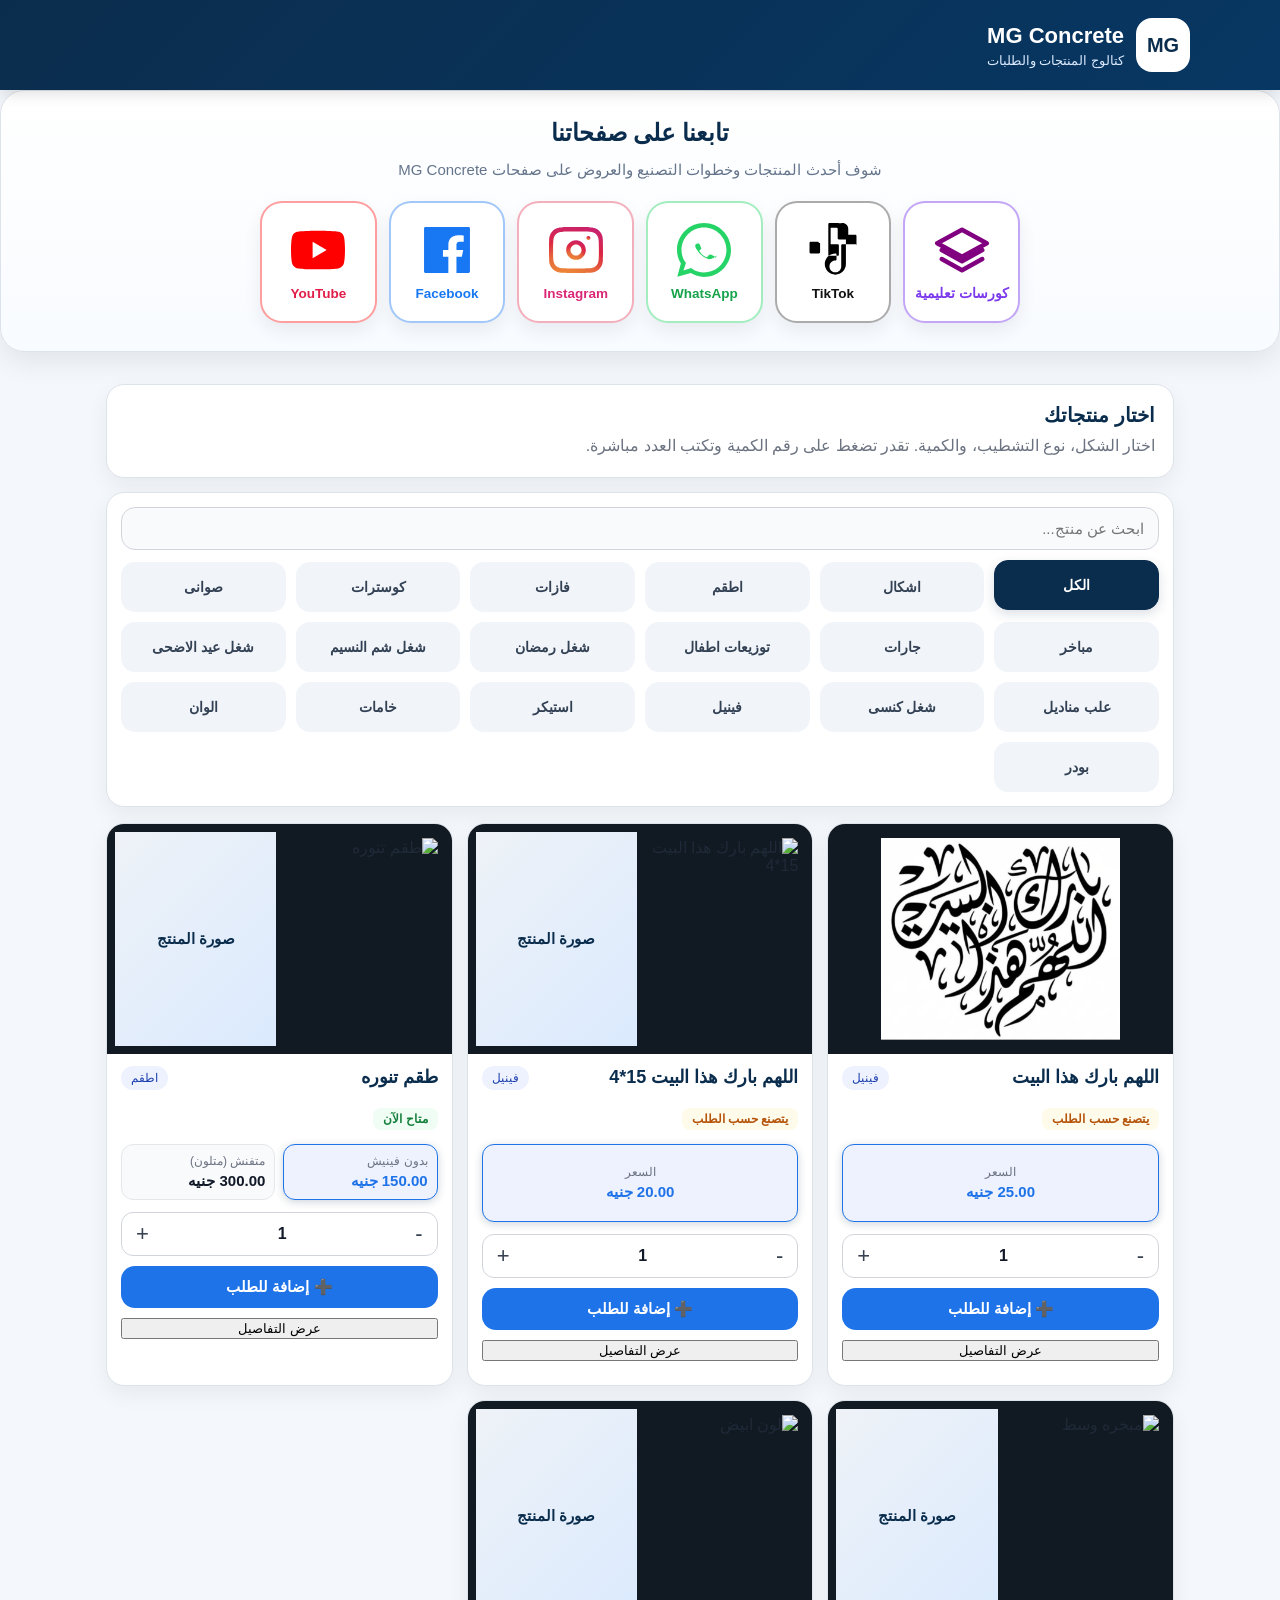
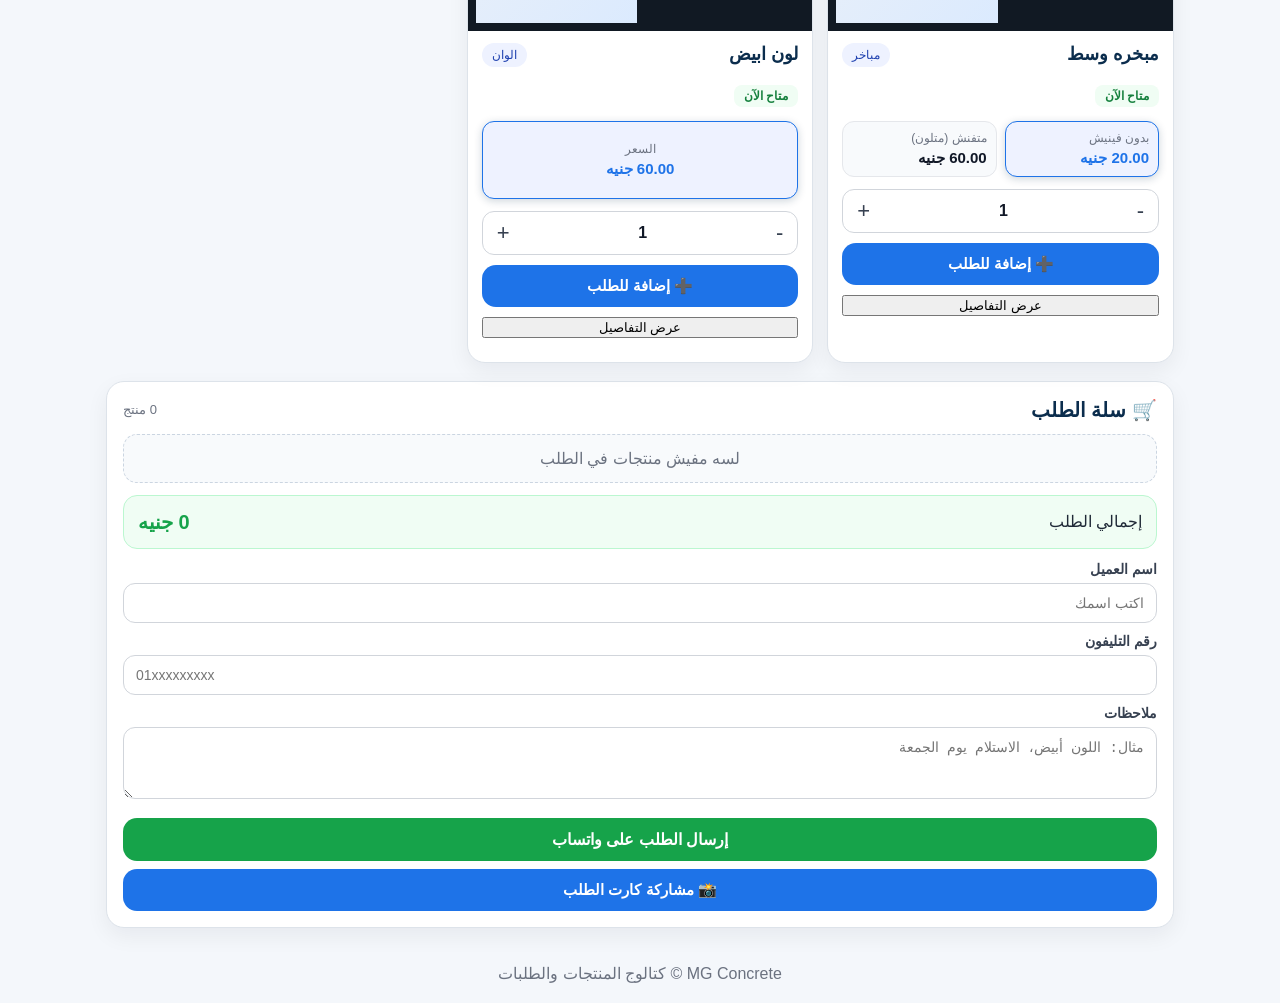
==== commit 7a607989: "Update catalog file: index.html" ====
--- a/index.html
+++ b/index.html
@@ -18,93 +18,9 @@
   </header>
 
   <main class="container">
-
-    <section class="social-section" aria-label="تابعنا على السوشيال ميديا">
-      <h2 class="social-title">تابعنا على صفحاتنا</h2>
-      <p class="social-subtitle">شوف أحدث المنتجات وخطوات التصنيع والعروض على صفحات MG Concrete</p>
-
-      <div class="social-grid">
-        <a class="social-card youtube-card" href="https://www.youtube.com/@MG_Concrete" target="_blank" rel="noopener" aria-label="YouTube">
-          <span class="social-icon" aria-hidden="true">
-            <svg viewBox="0 0 64 64" role="img">
-              <rect x="8" y="16" width="48" height="32" rx="9" fill="#FF0000"/>
-              <path d="M28 24 L42 32 L28 40 Z" fill="#ffffff"/>
-            </svg>
-          </span>
-          <span class="social-name">YouTube</span>
-        </a>
-
-        <a class="social-card facebook-card" href="https://www.facebook.com/groups/630006006204038/?ref=share&mibextid=NSMWBT" target="_blank" rel="noopener" aria-label="Facebook">
-          <span class="social-icon" aria-hidden="true">
-            <svg viewBox="0 0 64 64" role="img">
-              <circle cx="32" cy="32" r="26" fill="#1877F2"/>
-              <path d="M36.6 33.9H43l1-7.2h-7.4v-4.6c0-2.1.6-3.5 3.7-3.5h4V12.2c-2-.3-4-.5-6-.5-6 0-10.2 3.7-10.2 10.4v4.6h-6.8v7.2h6.8v18.4h8.5V33.9z" fill="#ffffff"/>
-            </svg>
-          </span>
-          <span class="social-name">Facebook</span>
-        </a>
-
-        <a class="social-card instagram-card" href="https://www.instagram.com/mg___candles/" target="_blank" rel="noopener" aria-label="Instagram">
-          <span class="social-icon" aria-hidden="true">
-            <svg viewBox="0 0 64 64" role="img">
-              <defs>
-                <linearGradient id="igGradient" x1="10" y1="54" x2="54" y2="10" gradientUnits="userSpaceOnUse">
-                  <stop offset="0" stop-color="#FEDA75"/>
-                  <stop offset="0.25" stop-color="#FA7E1E"/>
-                  <stop offset="0.55" stop-color="#D62976"/>
-                  <stop offset="0.8" stop-color="#962FBF"/>
-                  <stop offset="1" stop-color="#4F5BD5"/>
-                </linearGradient>
-              </defs>
-              <rect x="10" y="10" width="44" height="44" rx="14" fill="url(#igGradient)"/>
-              <circle cx="32" cy="32" r="10" fill="none" stroke="#ffffff" stroke-width="4"/>
-              <circle cx="44" cy="20" r="3.2" fill="#ffffff"/>
-            </svg>
-          </span>
-          <span class="social-name">Instagram</span>
-        </a>
-
-        <a class="social-card whatsapp-card" href="https://wa.me/201277503326" target="_blank" rel="noopener" aria-label="WhatsApp">
-          <span class="social-icon" aria-hidden="true">
-            <svg viewBox="0 0 64 64" role="img">
-              <circle cx="32" cy="32" r="26" fill="#25D366"/>
-              <path d="M20.5 45.5l2.4-8.7a16.2 16.2 0 1 1 6.2 5.9l-8.6 2.8z" fill="none" stroke="#ffffff" stroke-width="4" stroke-linejoin="round"/>
-              <path d="M27.2 23.5c-.5-1.2-1-1.2-1.5-1.2h-1.3c-.5 0-1.2.2-1.8.9-.6.7-2.3 2.2-2.3 5.3 0 3.1 2.3 6.2 2.6 6.6.3.4 4.5 7.1 11.2 9.6 5.5 2.1 6.7 1.7 7.9 1.6 1.2-.1 4-1.6 4.5-3.2.6-1.6.6-3 .4-3.3-.2-.3-.6-.5-1.3-.9l-4.6-2.3c-.7-.3-1.2-.5-1.7.3-.5.7-1.9 2.3-2.3 2.8-.4.5-.9.5-1.6.2-.7-.3-3-1.1-5.8-3.6-2.1-1.9-3.6-4.3-4-5-.4-.7 0-1.1.3-1.4.3-.3.7-.9 1-1.3.3-.4.4-.7.7-1.2.2-.5.1-.9-.1-1.3l-2-4.6z" fill="#ffffff"/>
-            </svg>
-          </span>
-          <span class="social-name">WhatsApp</span>
-        </a>
-
-        <a class="social-card tiktok-card" href="https://www.tiktok.com/@mg.candles1" target="_blank" rel="noopener" aria-label="TikTok">
-          <span class="social-icon" aria-hidden="true">
-            <svg viewBox="0 0 64 64" role="img">
-              <circle cx="32" cy="32" r="26" fill="#111111"/>
-              <path d="M40 18c2 4.2 4.8 6.6 9 7v7c-3.4-.1-6.4-1.1-9-3v10.5c0 7.1-5 11.9-12 11.9-6.3 0-11-4.3-11-10.4 0-6.5 5.1-10.9 12.5-10.5v7.2c-3-.5-5.2.8-5.2 3.1 0 2 1.6 3.3 3.8 3.3 2.8 0 4.6-1.7 4.6-5V18h7.3z" fill="#ffffff"/>
-              <path d="M38.1 18c1.9 3.9 4.4 6 8.1 6.8" fill="none" stroke="#25F4EE" stroke-width="3"/>
-              <path d="M29 30.5c-6.8-.3-11.2 3.8-11.2 10.1" fill="none" stroke="#FE2C55" stroke-width="3"/>
-            </svg>
-          </span>
-          <span class="social-name">TikTok</span>
-        </a>
-
-        <a class="social-card courses-card" href="https://mg-concrete.nzmly.com" target="_blank" rel="noopener" aria-label="كورسات تعليمية">
-          <span class="social-icon" aria-hidden="true">
-            <svg viewBox="0 0 64 64" role="img">
-              <rect x="10" y="14" width="44" height="36" rx="8" fill="#7C3AED"/>
-              <path d="M18 24h28M18 32h20M18 40h15" stroke="#ffffff" stroke-width="4" stroke-linecap="round"/>
-              <path d="M32 8l24 12-24 12L8 20 32 8z" fill="#FBBF24"/>
-              <path d="M48 25v10" stroke="#FBBF24" stroke-width="4" stroke-linecap="round"/>
-              <circle cx="48" cy="38" r="3" fill="#FBBF24"/>
-            </svg>
-          </span>
-          <span class="social-name">كورسات تعليمية</span>
-        </a>
-      </div>
-    </section>
-
     <section class="intro-card">
       <h2>اختار منتجاتك</h2>
-      <p>اختار الشكل، نوع التشطيب، والكمية. في الآخر ابعت الطلب واتساب.</p>
+      <p>اختار الشكل، نوع التشطيب، والكمية. تقدر تضغط على رقم الكمية وتكتب العدد مباشرة.</p>
     </section>
 
     <section id="products" class="products-grid" aria-label="المنتجات"></section>
@@ -144,9 +60,10 @@
   </main>
 
   <footer>
-    <p>MG Concrete © كتالوج تجريبي</p>
+    <p>MG Concrete © كتالوج المنتجات والطلبات</p>
   </footer>
 
   <script src="app.js"></script>
+  <script src="quantity_editor.js"></script>
 </body>
 </html>
--- a/style.css
+++ b/style.css
@@ -873,6 +873,32 @@
     margin-top: 0 !important;
   }
 }
+
+/* --- Product Size & Description --- */
+.product-description {
+  font-size: 14px;
+  color: #6b7280;
+  line-height: 1.6;
+  margin: 4px 0 8px;
+  text-align: right;
+  white-space: pre-wrap;
+  padding: 0 4px;
+}
+
+.product-size {
+  font-size: 13px;
+  font-weight: 700;
+  color: #374151;
+  margin-bottom: 10px;
+  text-align: right;
+  background: #f1f5f9;
+  padding: 5px 10px;
+  border-radius: 999px;
+  display: inline-block;
+  border: 1px solid #e2e8f0;
+  margin-right: 4px;
+}
+
 
 /* --- Toast Message --- */
 .toast-message {
@@ -1169,74 +1195,78 @@
     min-height: 82px !important;
   }
 }
-
 /* ==================================================
-   Social Media Section
+   Premium Social Media Section - MG Concrete
+   أيقونات كبيرة + كروت واضحة للموبايل
 ================================================== */
 .social-section {
-  background-color: #ffffff;
+  background: linear-gradient(180deg, #ffffff 0%, #f8fbff 100%);
   border: 1px solid #dde3ea;
-  border-radius: 18px;
-  box-shadow: 0 8px 22px rgba(15, 23, 42, 0.06);
-  padding: 25px 20px;
-  margin-bottom: 16px;
+  border-radius: 24px;
+  box-shadow: 0 10px 28px rgba(15, 23, 42, 0.08);
+  padding: 22px 14px 24px;
+  margin: 0 0 16px 0;
   text-align: center;
+  overflow: hidden;
 }
 
 .social-title {
   font-size: 24px;
-  font-weight: 800;
+  font-weight: 900;
   color: #0b2d4d;
   margin: 0 0 8px 0;
+  line-height: 1.3;
 }
 
 .social-subtitle {
-  font-size: 16px;
-  color: #6b7280;
-  line-height: 1.6;
-  max-width: 600px;
-  margin: 0 auto 25px auto;
+  font-size: 15px;
+  color: #64748b;
+  line-height: 1.8;
+  max-width: 620px;
+  margin: 0 auto 18px auto;
 }
 
 .social-grid {
-  display: flex;
-  flex-wrap: wrap;
-  justify-content: center;
-  gap: 15px;
-  max-width: 700px;
+  direction: ltr;
+  display: grid;
+  grid-template-columns: repeat(3, minmax(0, 1fr));
+  gap: 12px;
+  max-width: 520px;
   margin: 0 auto;
 }
 
 .social-card {
+  direction: ltr;
+  min-height: 118px;
+  background: #ffffff;
+  border: 2px solid #e5e7eb;
+  border-radius: 22px;
+  text-decoration: none !important;
+  color: #0f172a !important;
   display: flex;
   flex-direction: column;
   align-items: center;
   justify-content: center;
-  gap: 10px;
-  width: 120px;
-  height: 120px;
-  background-color: #ffffff;
-  border: 1px solid #e5e7eb;
-  border-radius: 20px;
-  text-decoration: none;
-  color: #1f2937;
-  transition: transform 0.2s ease, box-shadow 0.2s ease;
-  border-bottom: 4px solid transparent;
+  gap: 9px;
+  box-shadow: 0 8px 18px rgba(15, 23, 42, 0.07);
+  transition: transform 0.18s ease, box-shadow 0.18s ease, border-color 0.18s ease;
+  -webkit-tap-highlight-color: transparent;
+}
+
+.social-card:visited,
+.social-card:hover,
+.social-card:active {
+  text-decoration: none !important;
 }
 
 .social-card:hover {
-  transform: translateY(-4px);
-  box-shadow: 0 10px 20px rgba(15, 23, 42, 0.08);
-}
-
-.social-card, .social-card:visited {
-  text-decoration: none;
-  color: #1f2937;
+  transform: translateY(-3px);
+  box-shadow: 0 14px 26px rgba(15, 23, 42, 0.12);
 }
 
 .social-icon {
-  width: 48px;
-  height: 48px;
+  width: 54px;
+  height: 54px;
   display: grid;
   place-items: center;
 }
@@ -1244,33 +1274,266 @@
 .social-icon svg {
   width: 100%;
   height: 100%;
+  display: block;
+}
+
+.social-name {
+  font-size: 13.5px;
+  font-weight: 900;
+  line-height: 1.2;
+  white-space: nowrap;
+}
+
+.youtube-card { border-color: rgba(255, 0, 0, 0.38); }
+.youtube-card .social-name { color: #e11d48; }
+.facebook-card { border-color: rgba(24, 119, 242, 0.40); }
+.facebook-card .social-name { color: #1877F2; }
+.instagram-card { border-color: rgba(228, 64, 95, 0.42); }
+.instagram-card .social-name { color: #db2777; }
+.whatsapp-card { border-color: rgba(37, 211, 102, 0.42); }
+.whatsapp-card .social-name { color: #16a34a; }
+.tiktok-card { border-color: rgba(17, 17, 17, 0.35); }
+.tiktok-card .social-name { color: #111111; }
+.courses-card { border-color: rgba(124, 58, 237, 0.45); }
+.courses-card .social-name { color: #7C3AED; }
+
+@media (min-width: 760px) {
+  .social-section { padding: 26px 22px 28px; }
+  .social-grid {
+    grid-template-columns: repeat(6, minmax(95px, 1fr));
+    max-width: 760px;
+  }
+  .social-card { min-height: 122px; }
+}
+
+@media (max-width: 600px) {
+  .social-section {
+    border-radius: 22px !important;
+    padding: 20px 12px 22px !important;
+    margin-bottom: 16px !important;
+  }
+  .social-title { font-size: 23px !important; }
+  .social-subtitle {
+    font-size: 14.5px !important;
+    margin-bottom: 16px !important;
+  }
+  .social-grid {
+    grid-template-columns: repeat(3, minmax(0, 1fr)) !important;
+    gap: 10px !important;
+    max-width: 100% !important;
+  }
+  .social-card {
+    min-height: 108px !important;
+    border-radius: 20px !important;
+    gap: 8px !important;
+  }
+  .social-icon {
+    width: 48px !important;
+    height: 48px !important;
+  }
+  .social-name { font-size: 12.5px !important; }
+}
+
+@media (max-width: 370px) {
+  .social-card { min-height: 100px !important; }
+  .social-icon {
+    width: 44px !important;
+    height: 44px !important;
+  }
+  .social-name { font-size: 11.5px !important; }
+}
+
+/* --- Finish Note --- */
+.finish-note {
+  margin: 8px 0 10px;
+  padding: 9px 10px;
+  border-radius: 12px;
+  background: #f8fafc;
+  border: 1px solid #e5e7eb;
+  color: #0b2d4d;
+  font-size: 13px;
+  font-weight: 700;
+  line-height: 1.6;
+  text-align: center;
+}
+
+.finish-note.finished {
+  background: #fff7ed;
+  border-color: #fed7aa;
+  color: #9a3412;
+}
+
+.finish-note.raw {
+  background: #f8fafc;
+  border-color: #e5e7eb;
+  color: #334155;
+}
+
+/* --- Details Modal --- */
+.details-modal {
+  display: none;
+  position: fixed;
+  z-index: 1001; /* Above image modal */
+  left: 0;
+  top: 0;
+  width: 100%;
+  height: 100%;
+  overflow: hidden;
+  background-color: rgba(11, 45, 77, 0.7);
+  -webkit-backdrop-filter: blur(4px);
+  backdrop-filter: blur(4px);
+  align-items: center;
+  justify-content: center;
+  padding: 15px;
+}
+
+.details-modal-content {
+  background: #ffffff;
+  border-radius: 24px;
+  box-shadow: 0 10px 30px rgba(0,0,0,0.2);
+  width: 100%;
+  max-width: 850px;
+  height: 90vh;
+  max-height: 650px;
+  position: relative;
+  display: flex;
+  overflow: hidden;
+}
+
+.details-modal-close {
+  position: absolute;
+  top: 12px;
+  left: 18px; /* For RTL */
+  color: #9ca3af;
+  font-size: 32px;
+  font-weight: bold;
+  cursor: pointer;
+  line-height: 1;
+  z-index: 10;
+  transition: color 0.2s;
+}
+
+.details-modal-close:hover {
+  color: #1f2937;
+}
+
+#details-modal-body {
+  display: flex;
+  width: 100%;
+  height: 100%;
+}
+
+.details-gallery {
+  flex: 1 1 55%;
+  background: #f8fafc;
+  position: relative;
+  display: flex;
+  align-items: center;
+  justify-content: center;
+}
+
+.details-main-image {
+  width: 100%;
+  height: 100%;
+  position: relative;
+}
+
+.details-main-image img,
+.details-main-image .placeholder {
+  width: 100%;
+  height: 100%;
   object-fit: contain;
-}
-
-.social-name {
+  padding: 20px;
+}
+
+.details-info {
+  flex: 1 1 45%;
+  padding: 25px;
+  display: flex;
+  flex-direction: column;
+  overflow-y: auto;
+}
+
+.details-header {
+  display: flex;
+  justify-content: space-between;
+  align-items: flex-start;
+  gap: 15px;
+  margin-bottom: 12px;
+}
+
+.details-title {
+  font-size: 24px;
+  font-weight: 900;
+  color: #0b2d4d;
+  line-height: 1.4;
+}
+
+.details-description {
+  font-size: 15px;
+  color: #6b7280;
+  line-height: 1.7;
+  margin: 8px 0 12px;
+  white-space: pre-wrap;
+}
+
+.details-size {
   font-size: 14px;
   font-weight: 700;
-}
-
-/* Platform Colors */
-.youtube-card { border-color: #FF0000; }
-.facebook-card { border-color: #1877F2; }
-.instagram-card { border-color: #E4405F; }
-.tiktok-card { border-color: #000000; }
-.whatsapp-card { border-color: #25D366; }
-.courses-card { border-color: #800080; } /* Purple accent for courses */
-
-/* Mobile Layout */
+  color: #374151;
+  margin-bottom: 15px;
+  background: #f1f5f9;
+  padding: 6px 12px;
+  border-radius: 999px;
+  display: inline-block;
+  border: 1px solid #e2e8f0;
+}
+
+.details-actions {
+  margin-top: auto; /* Pushes to the bottom */
+  padding-top: 15px;
+  border-top: 1px solid #e5e7eb;
+  display: grid;
+  grid-template-columns: 1fr 1.5fr;
+  gap: 12px;
+  align-items: center;
+}
+
+/* Mobile responsiveness for modal */
+@media (max-width: 768px) {
+  .details-modal-content {
+    flex-direction: column;
+    height: 95vh;
+    max-height: 95vh;
+  }
+
+  #details-modal-body {
+    flex-direction: column;
+  }
+
+  .details-gallery {
+    flex: 0 0 40%;
+    min-height: 250px;
+  }
+
+  .details-info {
+    flex: 1 1 60%;
+    padding: 20px;
+  }
+
+  .details-title {
+    font-size: 20px;
+  }
+
+  .details-actions {
+    grid-template-columns: 1fr;
+  }
+}
+
 @media (max-width: 600px) {
-  .social-card {
-    flex-basis: calc(33.333% - 10px); /* Allows 3 cards per row */
-    flex-grow: 0;
-    width: 105px; /* Fixed width to help centering */
-    height: 105px;
-  }
-  .social-icon {
-    width: 42px;
-    height: 42px;
-  }
-  .social-name { font-size: 13px; }
-}
+  .product-details-btn {
+    height: 48px !important;
+    font-size: 16px !important;
+    border-radius: 15px !important;
+  }
+}
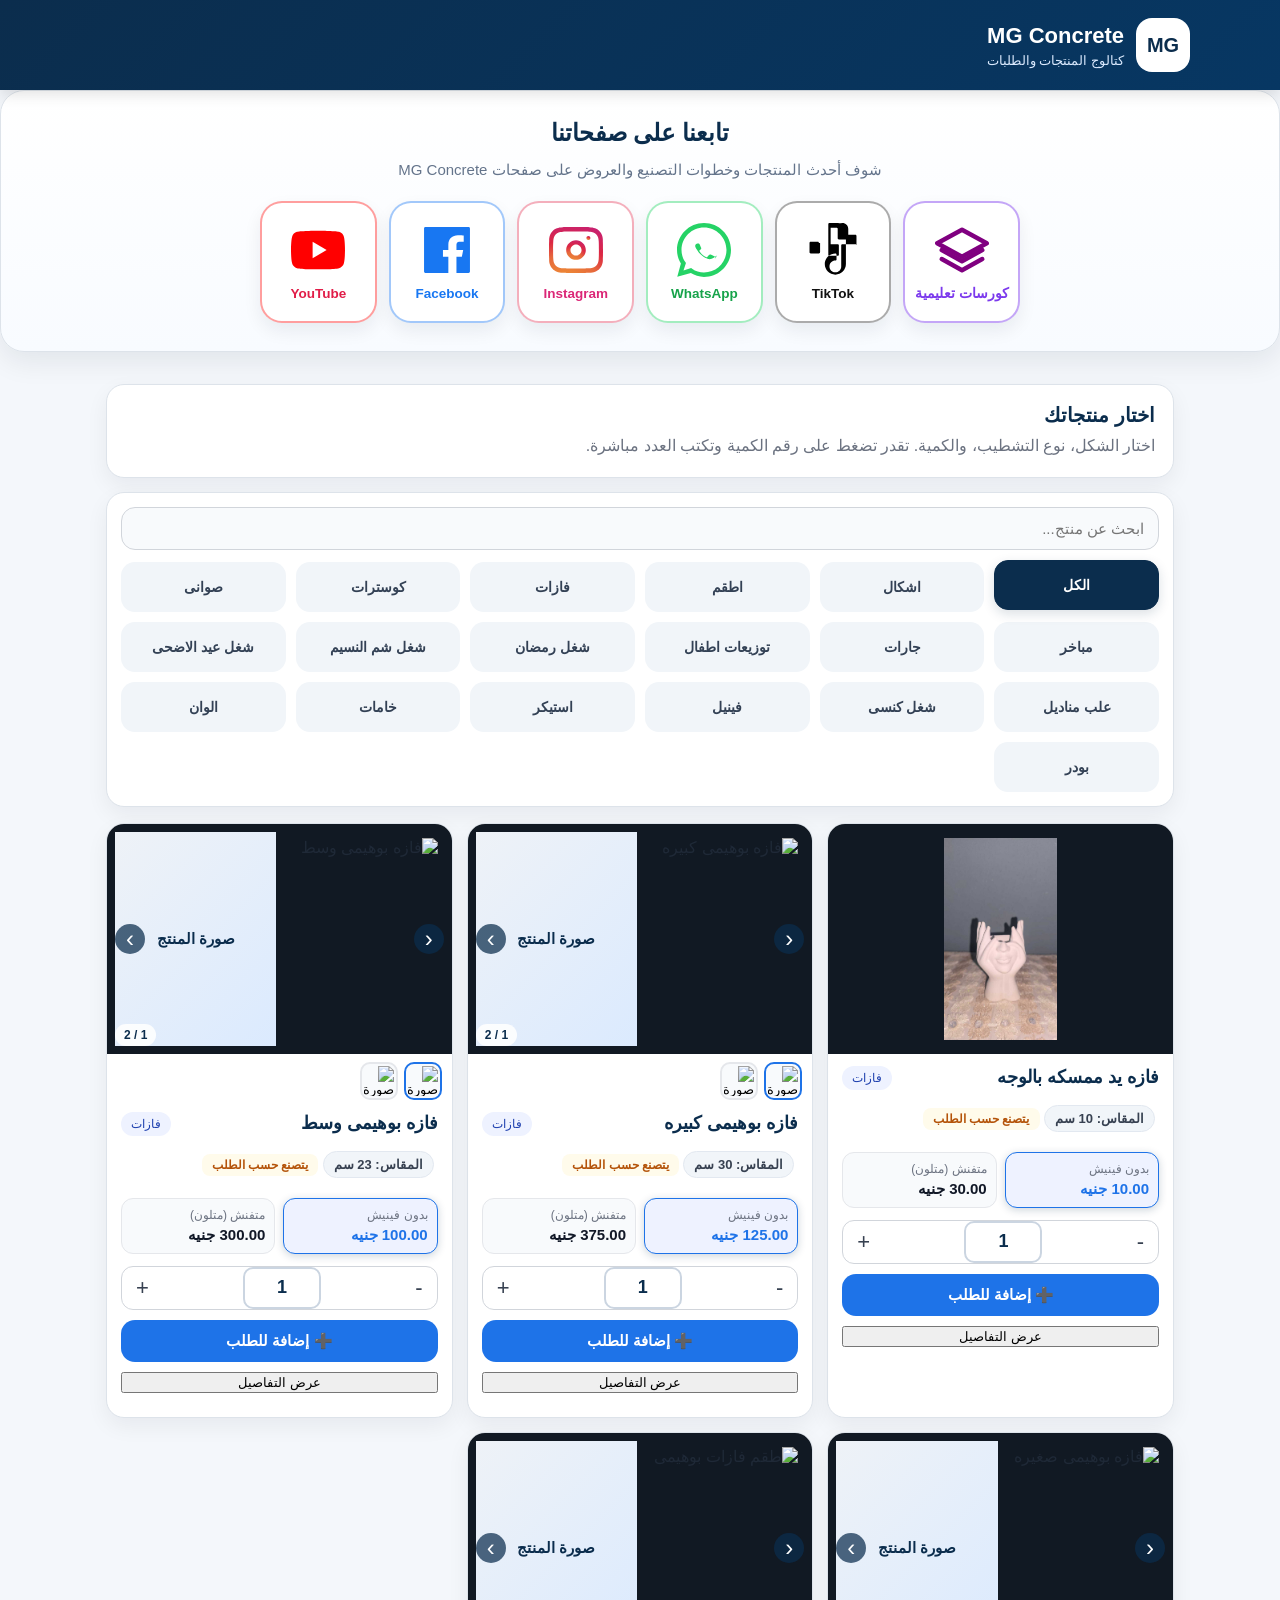
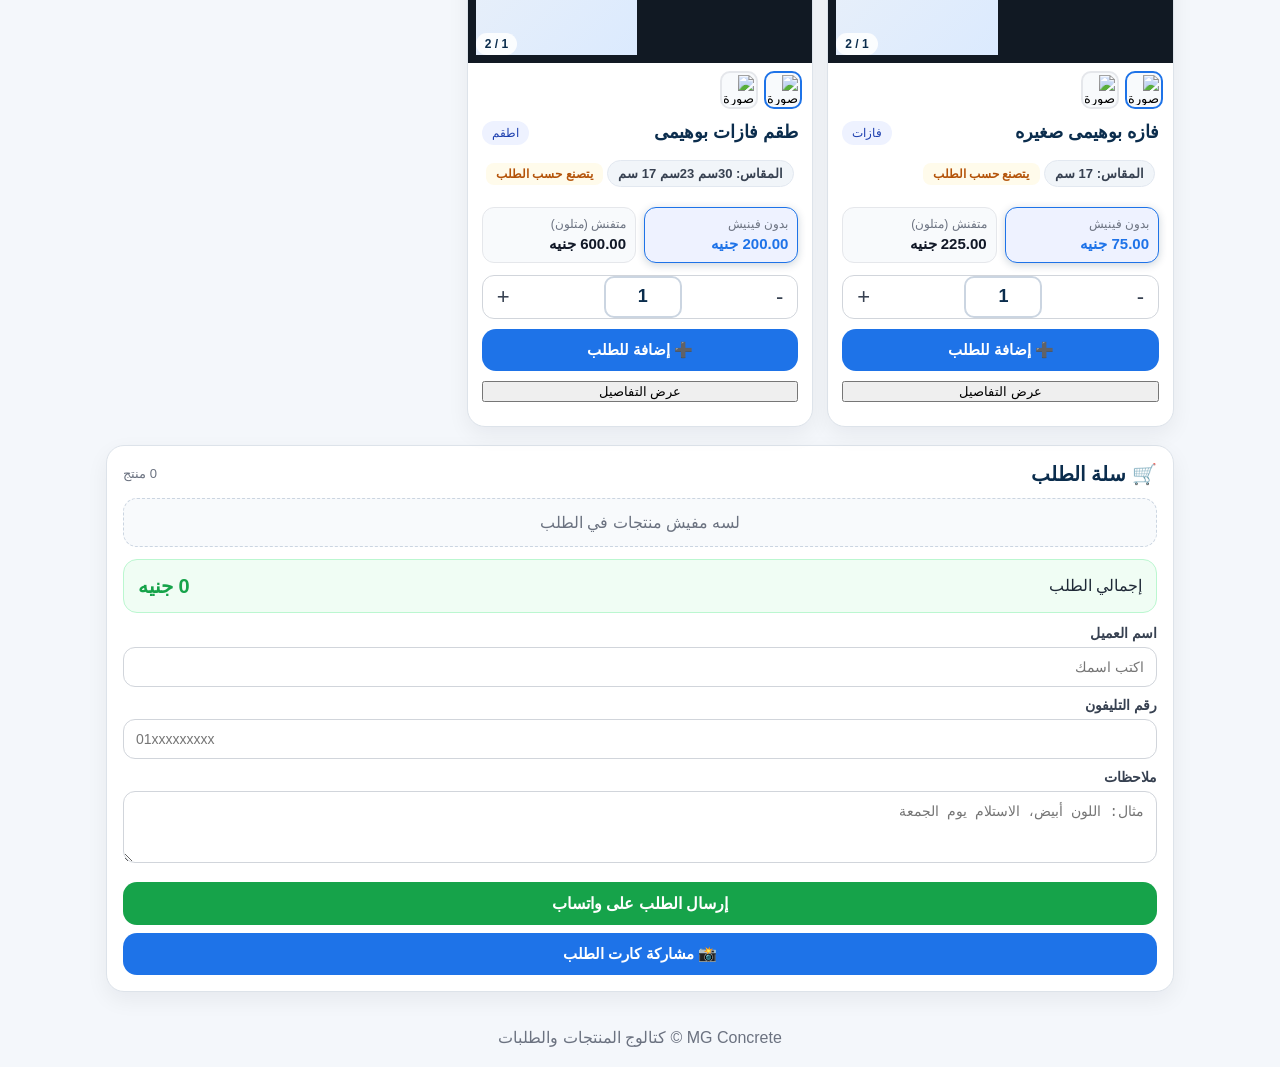
==== commit d1e2c7fc: "Update MG Concrete catalog (5 changed files)" ====
--- a/index.html
+++ b/index.html
@@ -4,7 +4,18 @@
   <meta charset="UTF-8" />
   <meta name="viewport" content="width=device-width, initial-scale=1.0" />
   <title>MG Concrete Catalog</title>
-  <link rel="stylesheet" href="style.css" />
+  <meta http-equiv="Cache-Control" content="no-cache, no-store, must-revalidate" />
+  <meta http-equiv="Pragma" content="no-cache" />
+  <meta http-equiv="Expires" content="0" />
+  <script>
+    window.MG_CATALOG_VERSION = String(
+      new URLSearchParams(window.location.search).get("v") || Date.now()
+    );
+    const catalogStyle = document.createElement("link");
+    catalogStyle.rel = "stylesheet";
+    catalogStyle.href = `style.css?v=${encodeURIComponent(window.MG_CATALOG_VERSION)}`;
+    document.head.appendChild(catalogStyle);
+  </script>
 </head>
 <body>
   <header class="site-header">
@@ -63,7 +74,25 @@
     <p>MG Concrete © كتالوج المنتجات والطلبات</p>
   </footer>
 
-  <script src="app.js"></script>
-  <script src="quantity_editor.js"></script>
+  <script>
+    (function loadCatalogScripts() {
+      const version = encodeURIComponent(window.MG_CATALOG_VERSION || Date.now());
+
+      function loadScript(source, onLoad) {
+        const script = document.createElement("script");
+        script.src = `${source}?v=${version}`;
+        script.onload = onLoad || null;
+        script.onerror = function () {
+          console.error(`Failed to load ${source}`);
+        };
+        document.body.appendChild(script);
+      }
+
+      // app.js أولًا، ثم ملف تعديل الكمية لأنه يعتمد على عناصر الكتالوج.
+      loadScript("app.js", function () {
+        loadScript("quantity_editor.js");
+      });
+    })();
+  </script>
 </body>
 </html>
